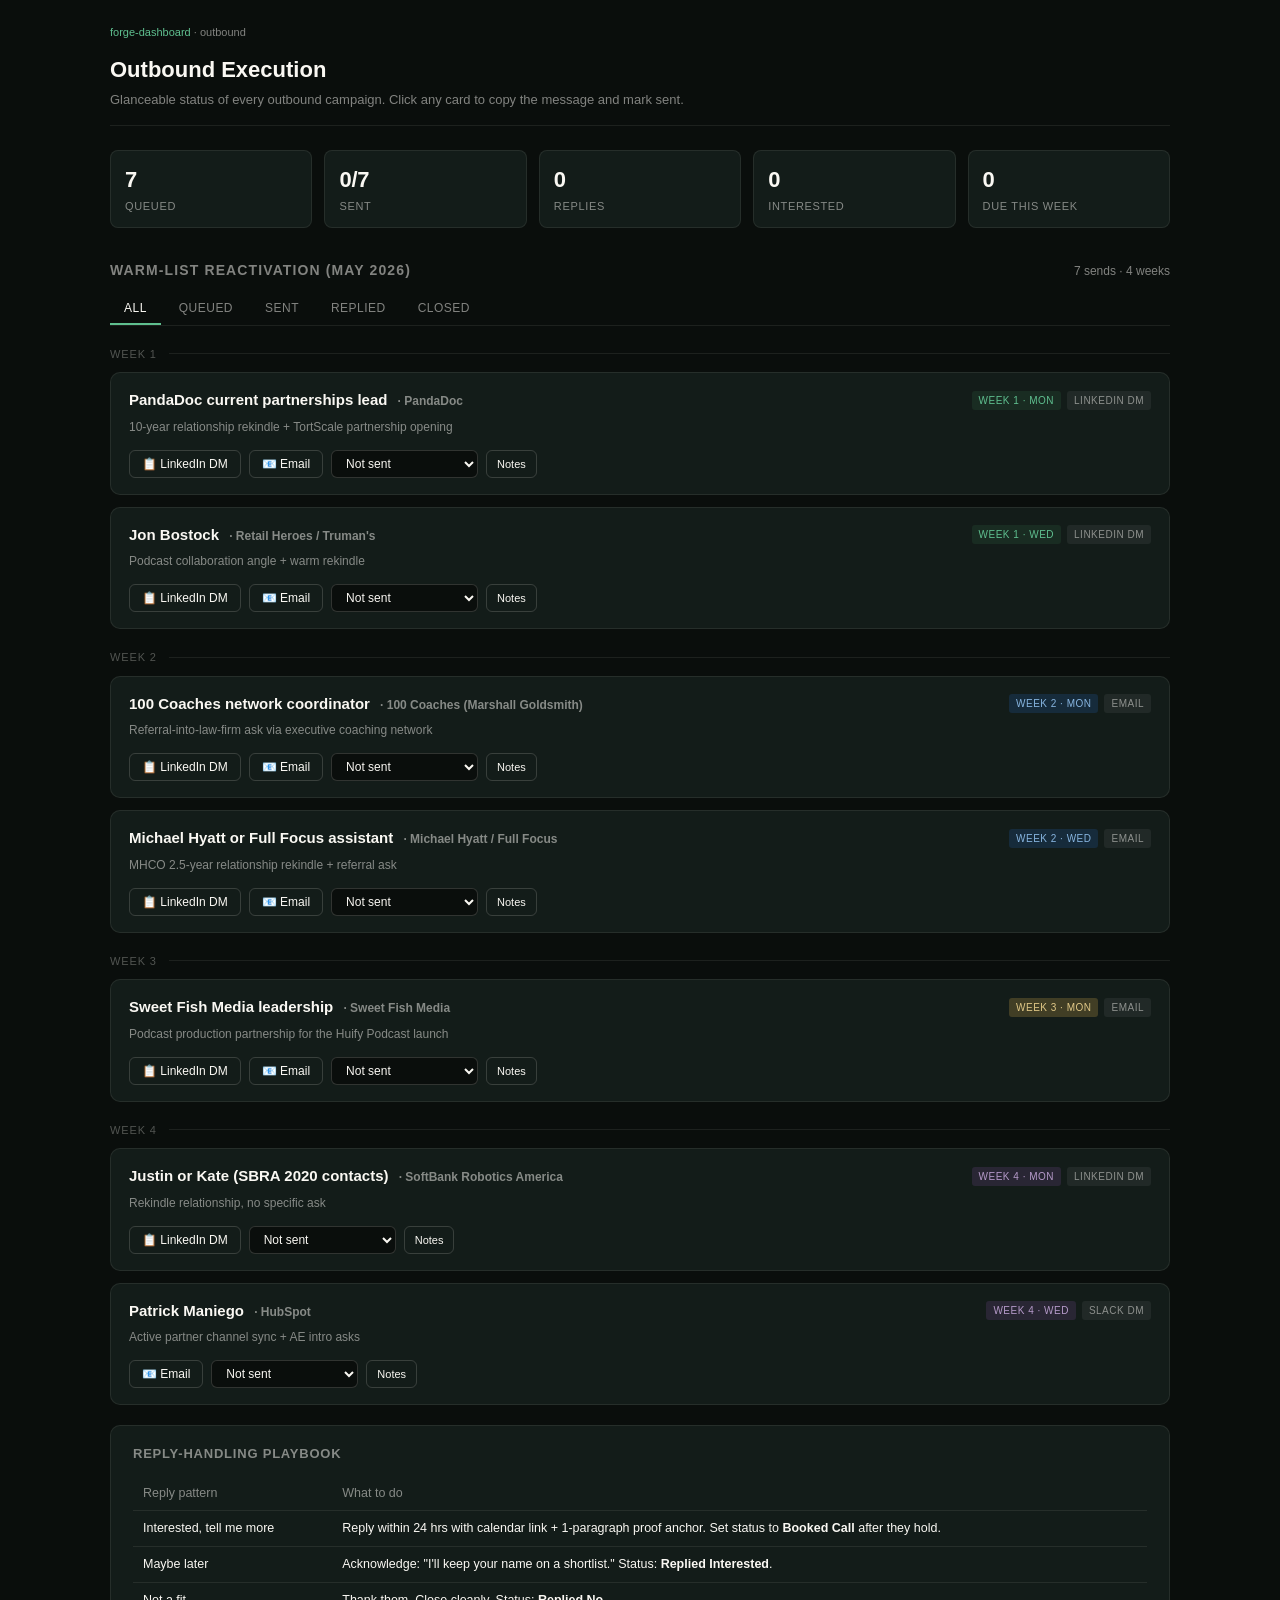
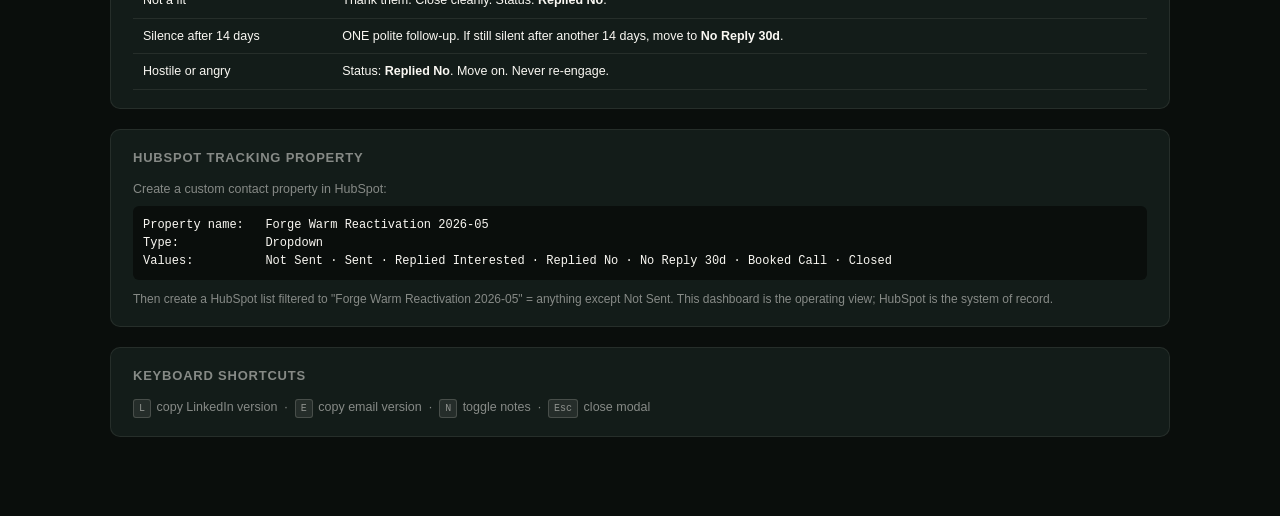
==== outbound/index.html @ 364e5dba "Round 8: Outbound execution dashboard at /outbound/. Glanceable campaign tracker with localStorage s" ====
<!DOCTYPE html>
<html lang="en" data-mode="night">
<head>
<meta charset="UTF-8">
<meta name="viewport" content="width=device-width, initial-scale=1.0">
<meta name="theme-color" content="#0A0E0C">
<title>Forge Outbound</title>
<style>
:root {
  --bg: #0A0E0C;
  --fg: #FAF8F3;
  --muted: rgba(250, 248, 243, 0.5);
  --dim: rgba(250, 248, 243, 0.3);
  --border: rgba(250, 248, 243, 0.08);
  --border-hi: rgba(250, 248, 243, 0.16);
  --accent: #2D5E3E;
  --accent-light: #5fbf8f;
  --warning: #C9A34A;
  --danger: #C95E5E;
  --info: #1E4E8C;
  --card-bg: #131C19;
}
* { box-sizing: border-box; }
body {
  margin: 0;
  background: var(--bg);
  color: var(--fg);
  font-family: -apple-system, BlinkMacSystemFont, "Inter", "Segoe UI", sans-serif;
  min-height: 100vh;
  font-size: 14px;
  line-height: 1.5;
}
.wrap {
  max-width: 1100px;
  margin: 0 auto;
  padding: 24px 20px 80px;
}
header {
  border-bottom: 1px solid var(--border);
  padding-bottom: 16px;
  margin-bottom: 24px;
}
h1 {
  margin: 0 0 4px 0;
  font-size: 22px;
  font-weight: 600;
}
.subtitle {
  color: var(--muted);
  font-size: 13px;
}
.stats {
  display: grid;
  grid-template-columns: repeat(auto-fit, minmax(140px, 1fr));
  gap: 12px;
  margin: 20px 0 28px;
}
.stat {
  background: var(--card-bg);
  border: 1px solid var(--border);
  border-radius: 8px;
  padding: 12px 14px;
}
.stat-value {
  font-size: 22px;
  font-weight: 600;
  letter-spacing: -0.01em;
}
.stat-label {
  font-size: 11px;
  color: var(--muted);
  text-transform: uppercase;
  letter-spacing: 0.06em;
  margin-top: 2px;
}
.section-head {
  display: flex;
  align-items: baseline;
  justify-content: space-between;
  margin: 32px 0 12px;
}
.section-head h2 {
  margin: 0;
  font-size: 14px;
  font-weight: 600;
  text-transform: uppercase;
  letter-spacing: 0.08em;
  color: var(--muted);
}
.tabs {
  display: flex;
  gap: 4px;
  border-bottom: 1px solid var(--border);
  margin-bottom: 16px;
}
.tab {
  padding: 8px 14px;
  background: transparent;
  border: 0;
  color: var(--muted);
  font-size: 12px;
  font-family: inherit;
  cursor: pointer;
  border-bottom: 2px solid transparent;
  letter-spacing: 0.04em;
  text-transform: uppercase;
}
.tab.active {
  color: var(--fg);
  border-bottom-color: var(--accent-light);
}
.tab:hover { color: var(--fg); }
.send-card {
  background: var(--card-bg);
  border: 1px solid var(--border);
  border-radius: 10px;
  margin-bottom: 12px;
  padding: 16px 18px;
  transition: border-color 0.2s;
}
.send-card:hover {
  border-color: var(--border-hi);
}
.send-card.completed { opacity: 0.55; }
.send-card.replied { border-left: 3px solid var(--accent-light); }
.send-card.no-reply { border-left: 3px solid var(--warning); }
.send-card.closed { border-left: 3px solid var(--info); }
.send-header {
  display: flex;
  align-items: center;
  gap: 12px;
  flex-wrap: wrap;
}
.send-target {
  font-weight: 600;
  font-size: 15px;
  flex: 1;
  min-width: 200px;
}
.send-company {
  color: var(--muted);
  font-size: 12px;
  margin-left: 6px;
}
.badges {
  display: flex;
  gap: 6px;
  align-items: center;
  flex-wrap: wrap;
}
.badge {
  font-size: 10px;
  padding: 2px 7px;
  border-radius: 3px;
  letter-spacing: 0.05em;
  text-transform: uppercase;
  background: rgba(250, 248, 243, 0.08);
  color: var(--muted);
  white-space: nowrap;
}
.badge.week-1 { background: rgba(45, 94, 62, 0.25); color: var(--accent-light); }
.badge.week-2 { background: rgba(30, 78, 140, 0.3); color: #87B5E0; }
.badge.week-3 { background: rgba(201, 163, 74, 0.25); color: #E0C887; }
.badge.week-4 { background: rgba(94, 62, 115, 0.3); color: #B59AC9; }
.badge.channel { background: rgba(250, 248, 243, 0.06); }
.send-hook {
  color: var(--muted);
  font-size: 12px;
  margin-top: 6px;
}
.actions {
  display: flex;
  gap: 8px;
  margin-top: 14px;
  flex-wrap: wrap;
}
.btn {
  background: transparent;
  border: 1px solid var(--border-hi);
  color: var(--fg);
  padding: 6px 12px;
  border-radius: 6px;
  font-size: 12px;
  cursor: pointer;
  font-family: inherit;
}
.btn:hover { border-color: var(--accent-light); }
.btn.primary {
  background: var(--accent);
  border-color: var(--accent);
}
.btn.primary:hover {
  background: var(--accent-light);
  border-color: var(--accent-light);
  color: var(--bg);
}
.btn.compact { padding: 4px 10px; font-size: 11px; }
.status-select {
  background: var(--bg);
  color: var(--fg);
  border: 1px solid var(--border-hi);
  padding: 5px 10px;
  border-radius: 6px;
  font-size: 12px;
  font-family: inherit;
  cursor: pointer;
}
.notes {
  margin-top: 10px;
  display: none;
}
.notes.show { display: block; }
.notes textarea {
  width: 100%;
  min-height: 60px;
  background: var(--bg);
  border: 1px solid var(--border-hi);
  border-radius: 6px;
  padding: 8px 10px;
  color: var(--fg);
  font-family: inherit;
  font-size: 12px;
  resize: vertical;
}
.copy-modal {
  position: fixed;
  inset: 0;
  background: rgba(0,0,0,0.6);
  backdrop-filter: blur(4px);
  display: flex;
  align-items: center;
  justify-content: center;
  z-index: 999;
  padding: 24px;
}
.copy-modal[hidden] { display: none; }
.copy-modal-inner {
  background: #131C19;
  border: 1px solid var(--border-hi);
  border-radius: 10px;
  max-width: 720px;
  width: 100%;
  max-height: 80vh;
  display: flex;
  flex-direction: column;
}
.copy-modal-head {
  padding: 14px 18px;
  border-bottom: 1px solid var(--border);
  display: flex;
  align-items: center;
  justify-content: space-between;
}
.copy-modal-body {
  padding: 18px;
  overflow-y: auto;
  flex: 1;
}
.copy-modal-body pre {
  background: var(--bg);
  padding: 14px;
  border-radius: 6px;
  font-family: ui-monospace, "SF Mono", monospace;
  font-size: 12.5px;
  white-space: pre-wrap;
  margin: 0;
  line-height: 1.55;
}
.copy-modal-foot {
  padding: 12px 18px;
  border-top: 1px solid var(--border);
  display: flex;
  gap: 8px;
  justify-content: flex-end;
}
.playbook {
  background: var(--card-bg);
  border: 1px solid var(--border);
  border-radius: 10px;
  padding: 18px 22px;
  margin-top: 20px;
}
.playbook h3 {
  margin: 0 0 12px 0;
  font-size: 13px;
  text-transform: uppercase;
  letter-spacing: 0.06em;
  color: var(--muted);
}
.playbook table {
  width: 100%;
  border-collapse: collapse;
  font-size: 12.5px;
}
.playbook th, .playbook td {
  text-align: left;
  padding: 8px 10px;
  border-bottom: 1px solid var(--border);
}
.playbook th { color: var(--muted); font-weight: 500; }
.muted { color: var(--muted); }
.toast {
  position: fixed;
  bottom: 24px;
  left: 50%;
  transform: translateX(-50%);
  background: var(--accent);
  color: var(--fg);
  padding: 10px 18px;
  border-radius: 8px;
  font-size: 13px;
  z-index: 1000;
  pointer-events: none;
  opacity: 0;
  transition: opacity 0.2s;
}
.toast.show { opacity: 1; }
.empty {
  text-align: center;
  padding: 40px 20px;
  color: var(--muted);
  font-size: 13px;
}
nav.crumbs {
  font-size: 11px;
  color: var(--muted);
  margin-bottom: 12px;
}
nav.crumbs a { color: var(--accent-light); text-decoration: none; }
.weekly-divider {
  display: flex;
  align-items: center;
  gap: 12px;
  margin: 20px 0 10px;
  font-size: 11px;
  color: var(--dim);
  text-transform: uppercase;
  letter-spacing: 0.08em;
}
.weekly-divider::after {
  content: "";
  flex: 1;
  height: 1px;
  background: var(--border);
}
.kbd {
  display: inline-block;
  background: rgba(250, 248, 243, 0.08);
  border: 1px solid var(--border-hi);
  padding: 1px 5px;
  border-radius: 3px;
  font-family: ui-monospace, monospace;
  font-size: 10px;
  margin-right: 2px;
}
@media (max-width: 600px) {
  .wrap { padding: 16px 12px 60px; }
  .actions { flex-direction: column; }
  .actions .btn { width: 100%; }
}
</style>
</head>
<body>
<div class="wrap">
<nav class="crumbs">
  <a href="../">forge-dashboard</a> · outbound
</nav>
<header>
  <h1>Outbound Execution</h1>
  <div class="subtitle">Glanceable status of every outbound campaign. Click any card to copy the message and mark sent.</div>
</header>

<div class="stats" id="stats"></div>

<div class="section-head">
  <h2 id="campaign-title">Warm-List Reactivation (May 2026)</h2>
  <div class="muted" style="font-size:12px;">7 sends · 4 weeks</div>
</div>

<div class="tabs">
  <button class="tab active" data-filter="all">All</button>
  <button class="tab" data-filter="not-sent">Queued</button>
  <button class="tab" data-filter="sent">Sent</button>
  <button class="tab" data-filter="replied">Replied</button>
  <button class="tab" data-filter="closed">Closed</button>
</div>

<div id="sends-list"></div>

<div class="playbook">
  <h3>Reply-handling playbook</h3>
  <table>
    <thead><tr><th>Reply pattern</th><th>What to do</th></tr></thead>
    <tbody>
      <tr><td>Interested, tell me more</td><td>Reply within 24 hrs with calendar link + 1-paragraph proof anchor. Set status to <b>Booked Call</b> after they hold.</td></tr>
      <tr><td>Maybe later</td><td>Acknowledge: "I'll keep your name on a shortlist." Status: <b>Replied Interested</b>.</td></tr>
      <tr><td>Not a fit</td><td>Thank them. Close cleanly. Status: <b>Replied No</b>.</td></tr>
      <tr><td>Silence after 14 days</td><td>ONE polite follow-up. If still silent after another 14 days, move to <b>No Reply 30d</b>.</td></tr>
      <tr><td>Hostile or angry</td><td>Status: <b>Replied No</b>. Move on. Never re-engage.</td></tr>
    </tbody>
  </table>
</div>

<div class="playbook">
  <h3>HubSpot tracking property</h3>
  <p class="muted" style="margin: 0 0 8px 0; font-size:12.5px;">Create a custom contact property in HubSpot:</p>
  <pre style="background:var(--bg); padding:10px; border-radius:6px; font-size:12px; margin:0;">Property name:   Forge Warm Reactivation 2026-05
Type:            Dropdown
Values:          Not Sent · Sent · Replied Interested · Replied No · No Reply 30d · Booked Call · Closed</pre>
  <p class="muted" style="margin:10px 0 0 0; font-size:12px;">Then create a HubSpot list filtered to "Forge Warm Reactivation 2026-05" = anything except Not Sent. This dashboard is the operating view; HubSpot is the system of record.</p>
</div>

<div class="playbook">
  <h3>Keyboard shortcuts</h3>
  <p class="muted" style="font-size:12.5px; margin: 0;">
    <span class="kbd">L</span> copy LinkedIn version &nbsp;·&nbsp;
    <span class="kbd">E</span> copy email version &nbsp;·&nbsp;
    <span class="kbd">N</span> toggle notes &nbsp;·&nbsp;
    <span class="kbd">Esc</span> close modal
  </p>
</div>

<div class="copy-modal" id="copy-modal" hidden>
  <div class="copy-modal-inner">
    <div class="copy-modal-head">
      <strong id="copy-modal-title">Copy message</strong>
      <button class="btn compact" id="copy-modal-close">Close</button>
    </div>
    <div class="copy-modal-body">
      <pre id="copy-modal-content"></pre>
    </div>
    <div class="copy-modal-foot">
      <button class="btn" id="copy-modal-mark-sent">Mark as sent</button>
      <button class="btn primary" id="copy-modal-copy">Copy to clipboard</button>
    </div>
  </div>
</div>

<div class="toast" id="toast"></div>

</div>
<script src="dashboard.js"></script>
</body>
</html>
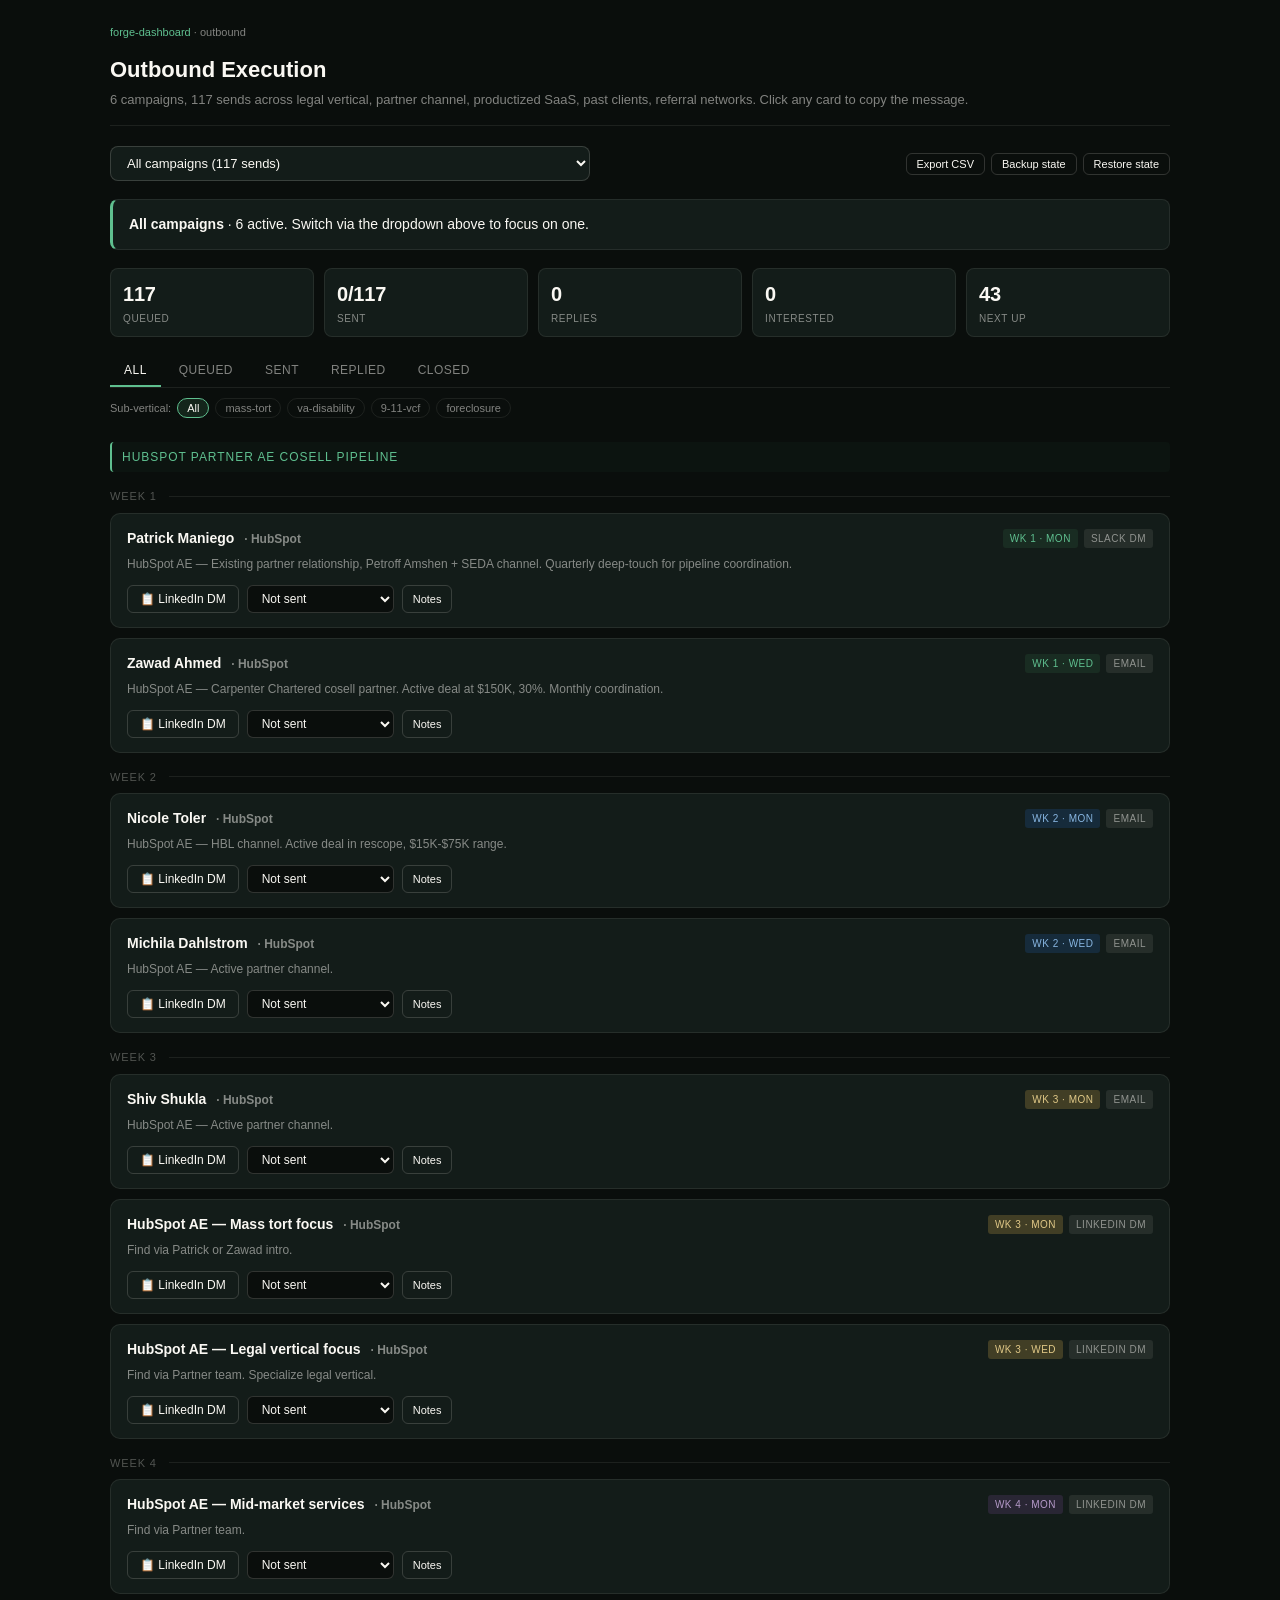
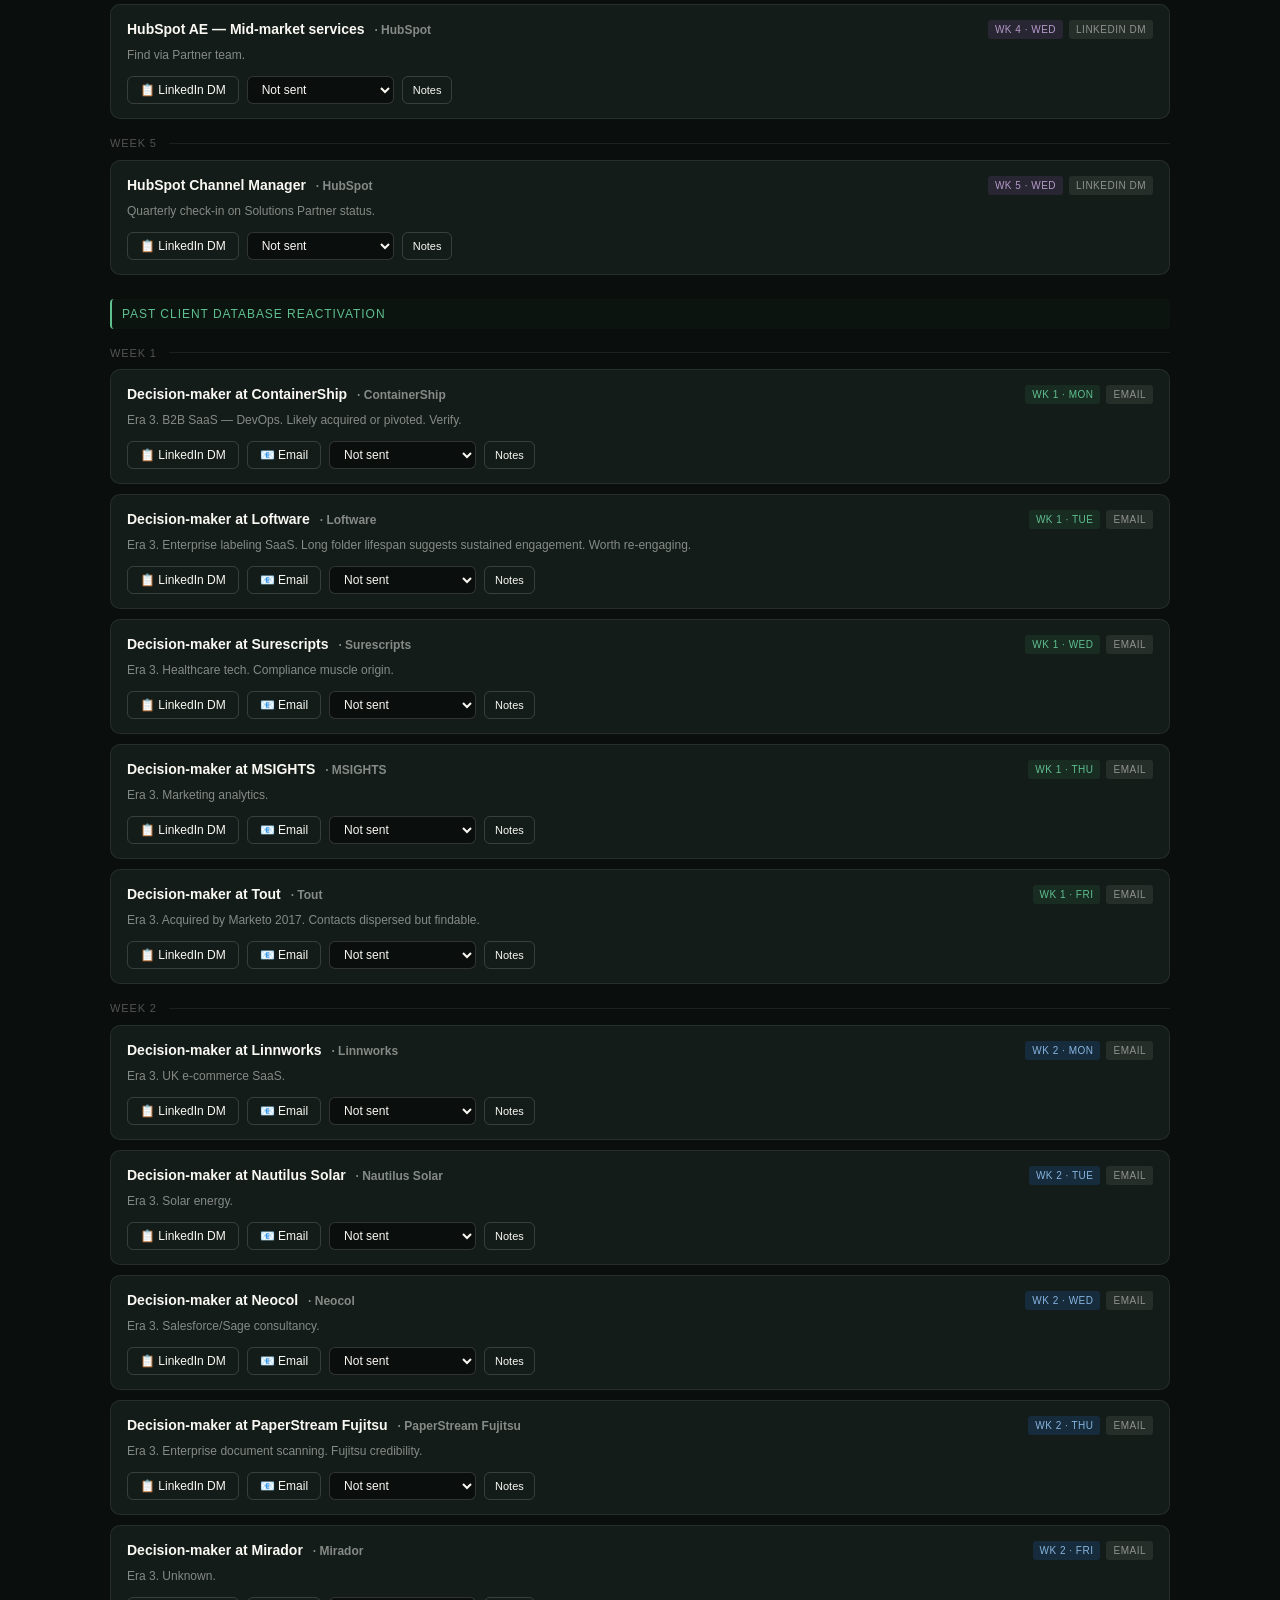
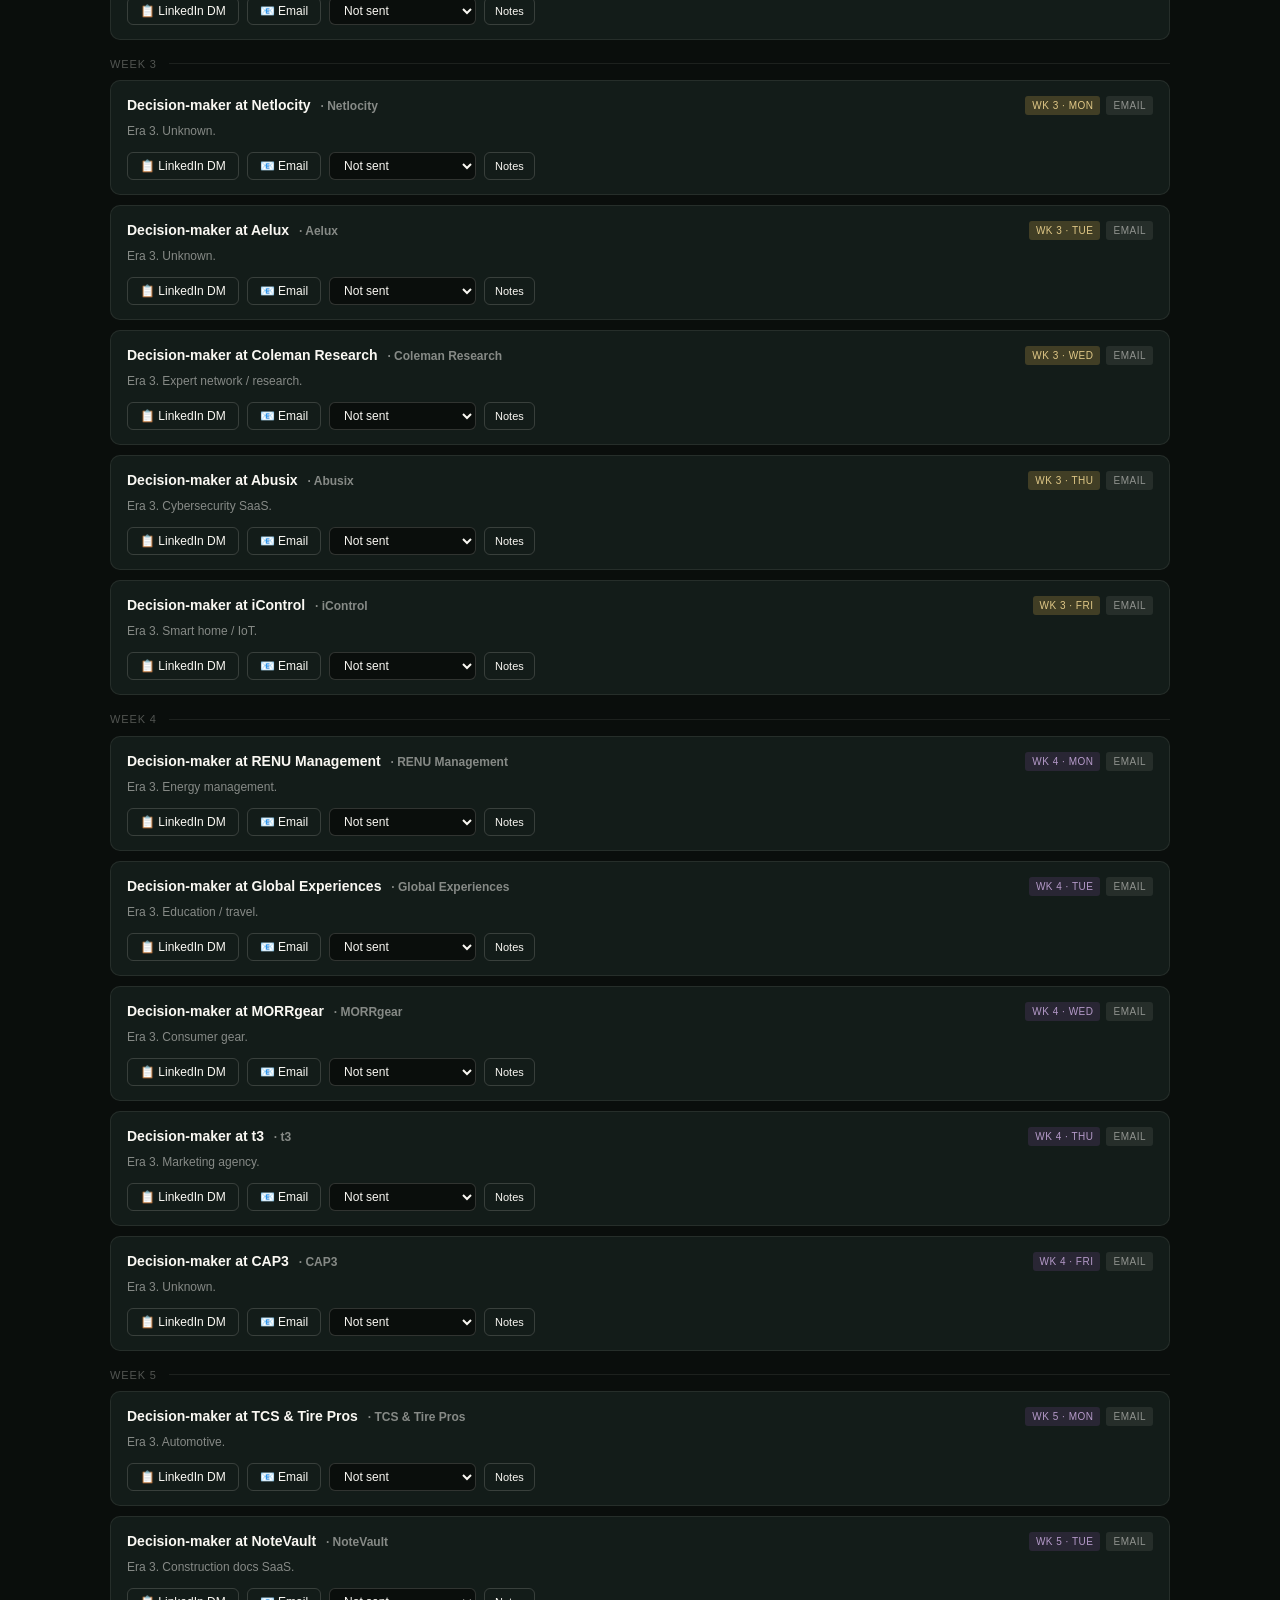
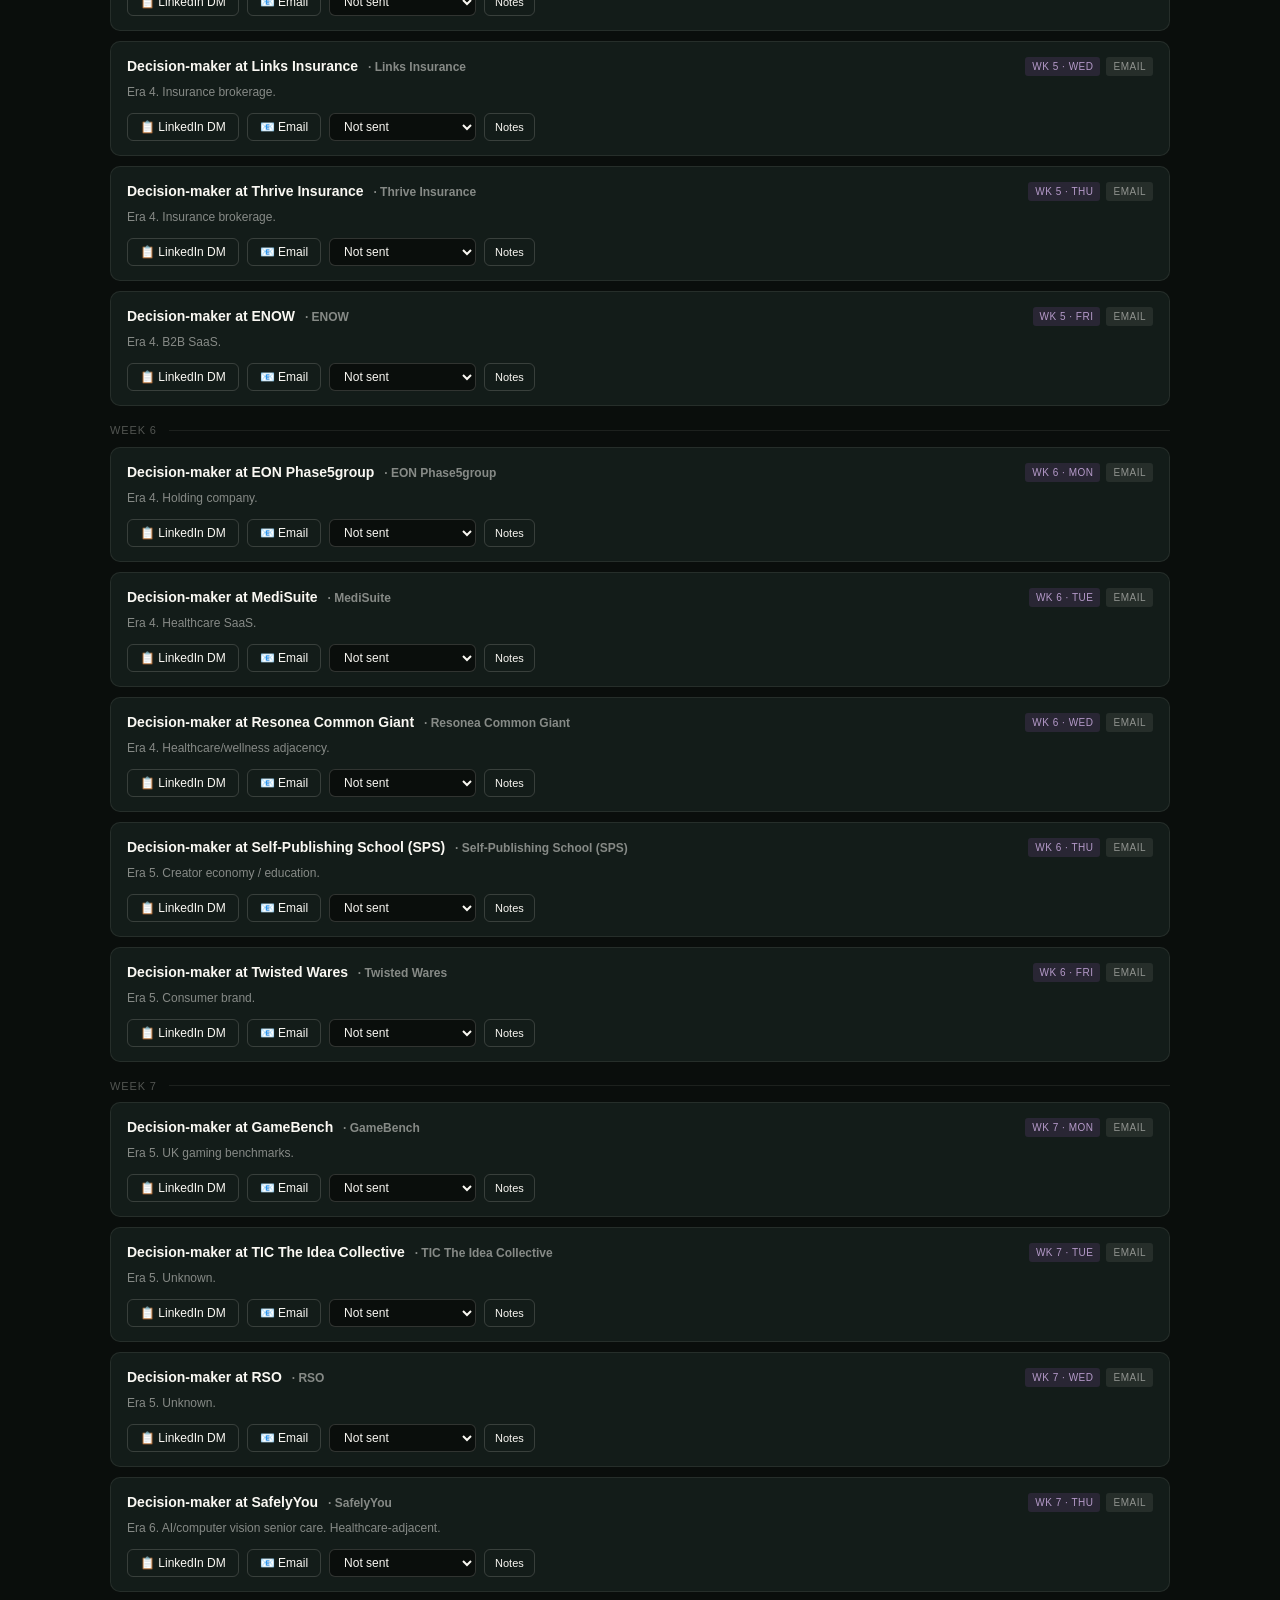
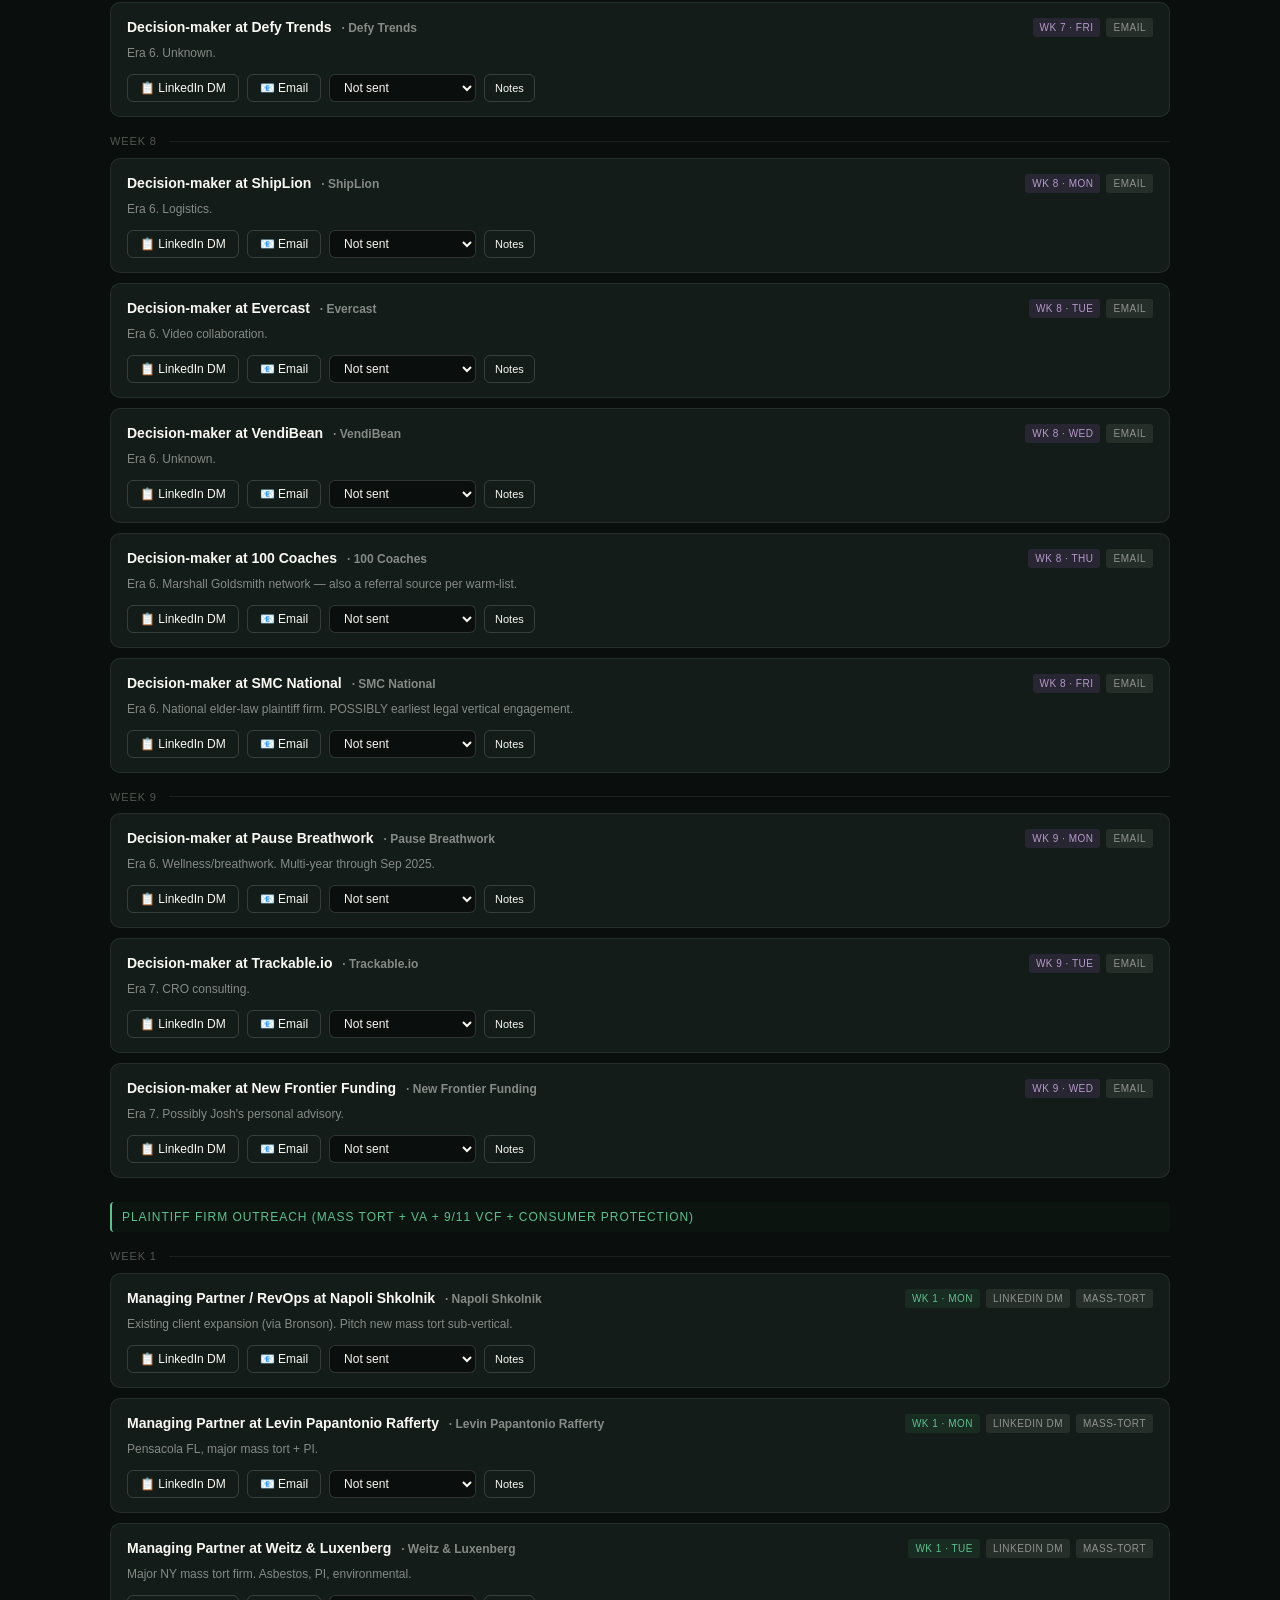
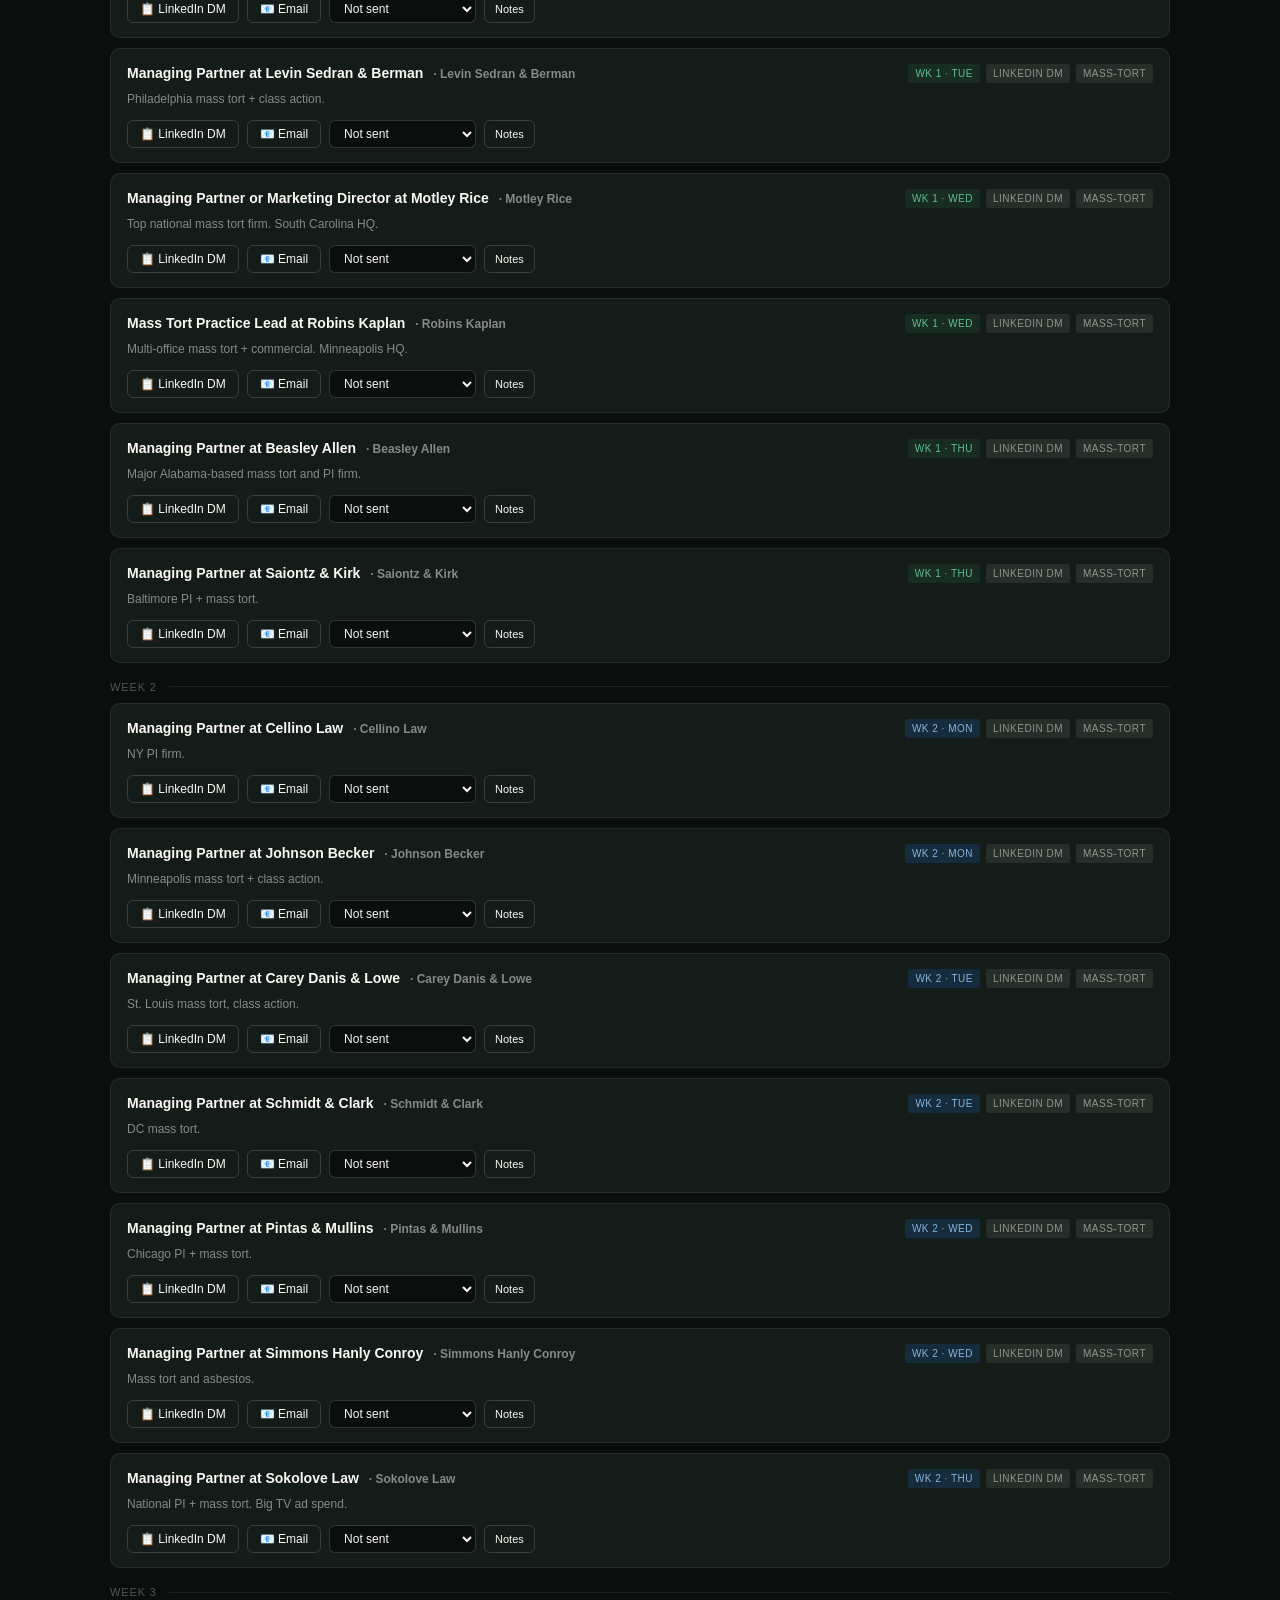
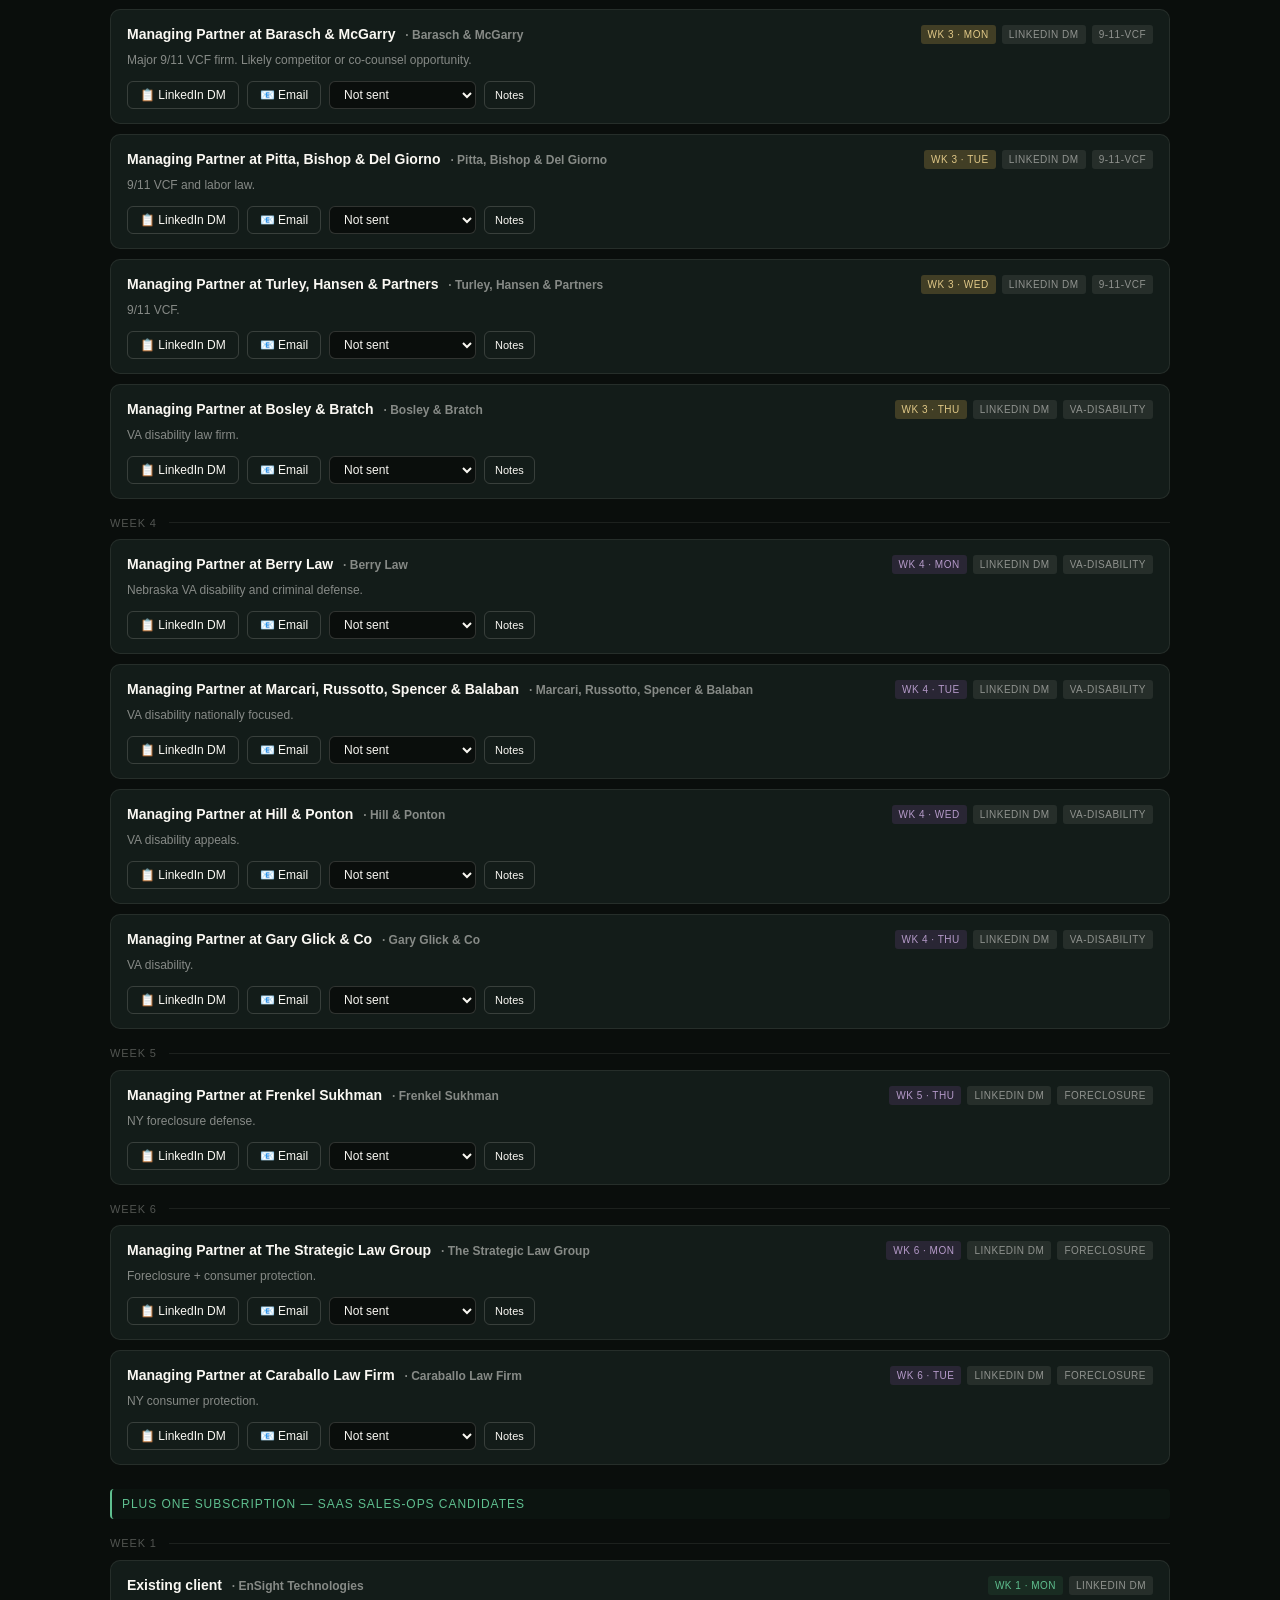
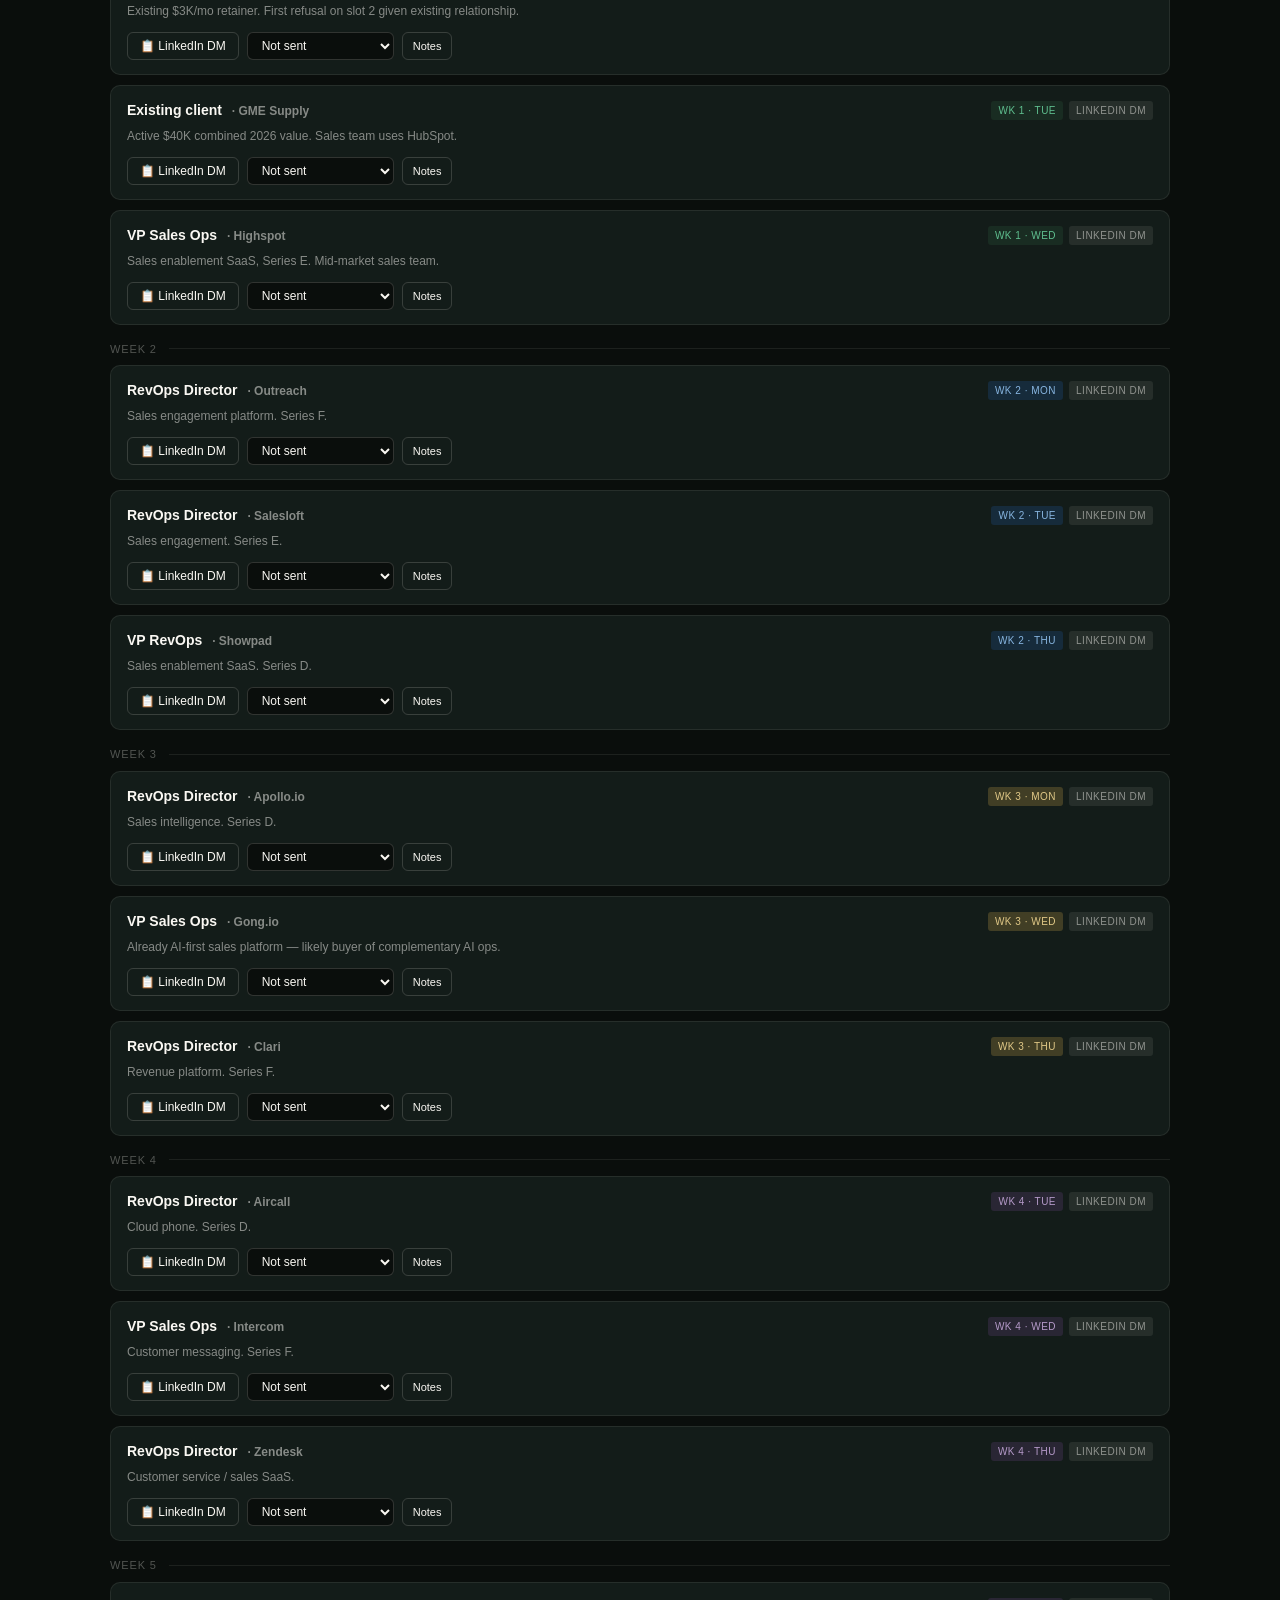
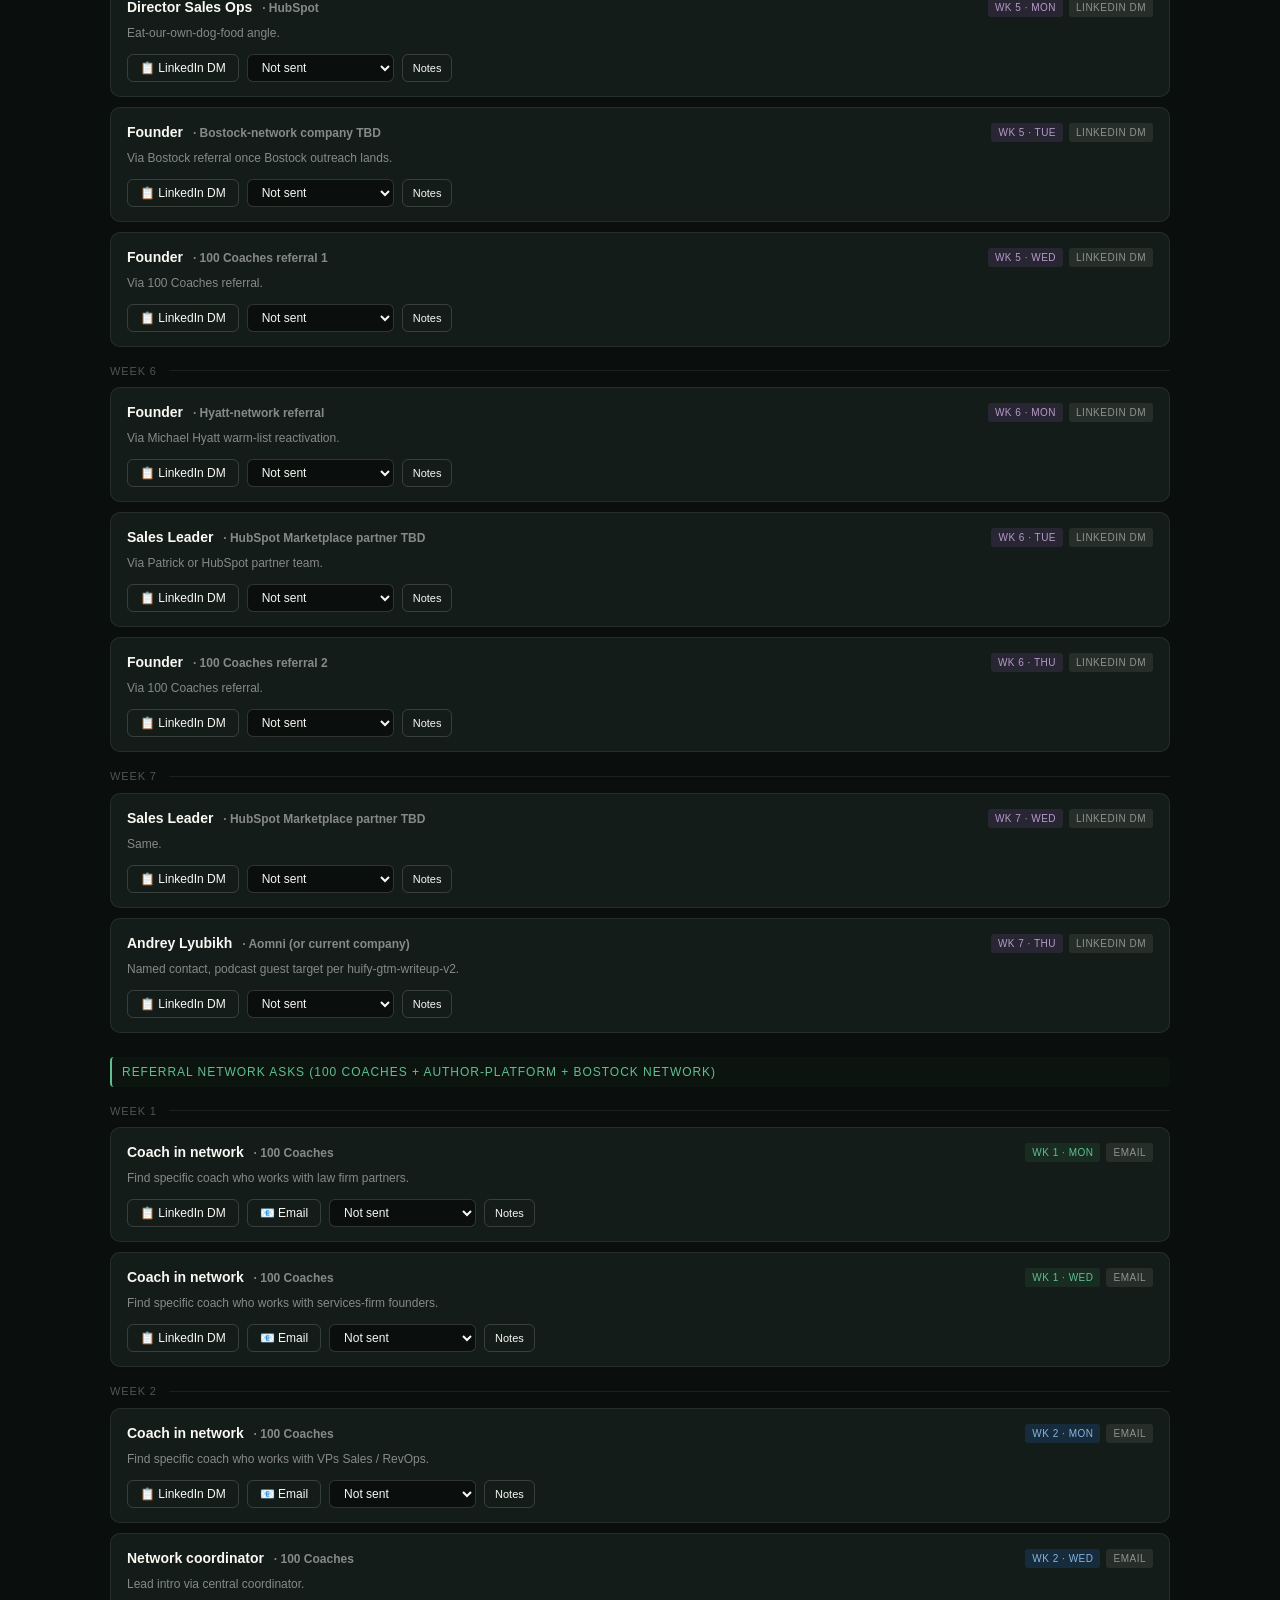
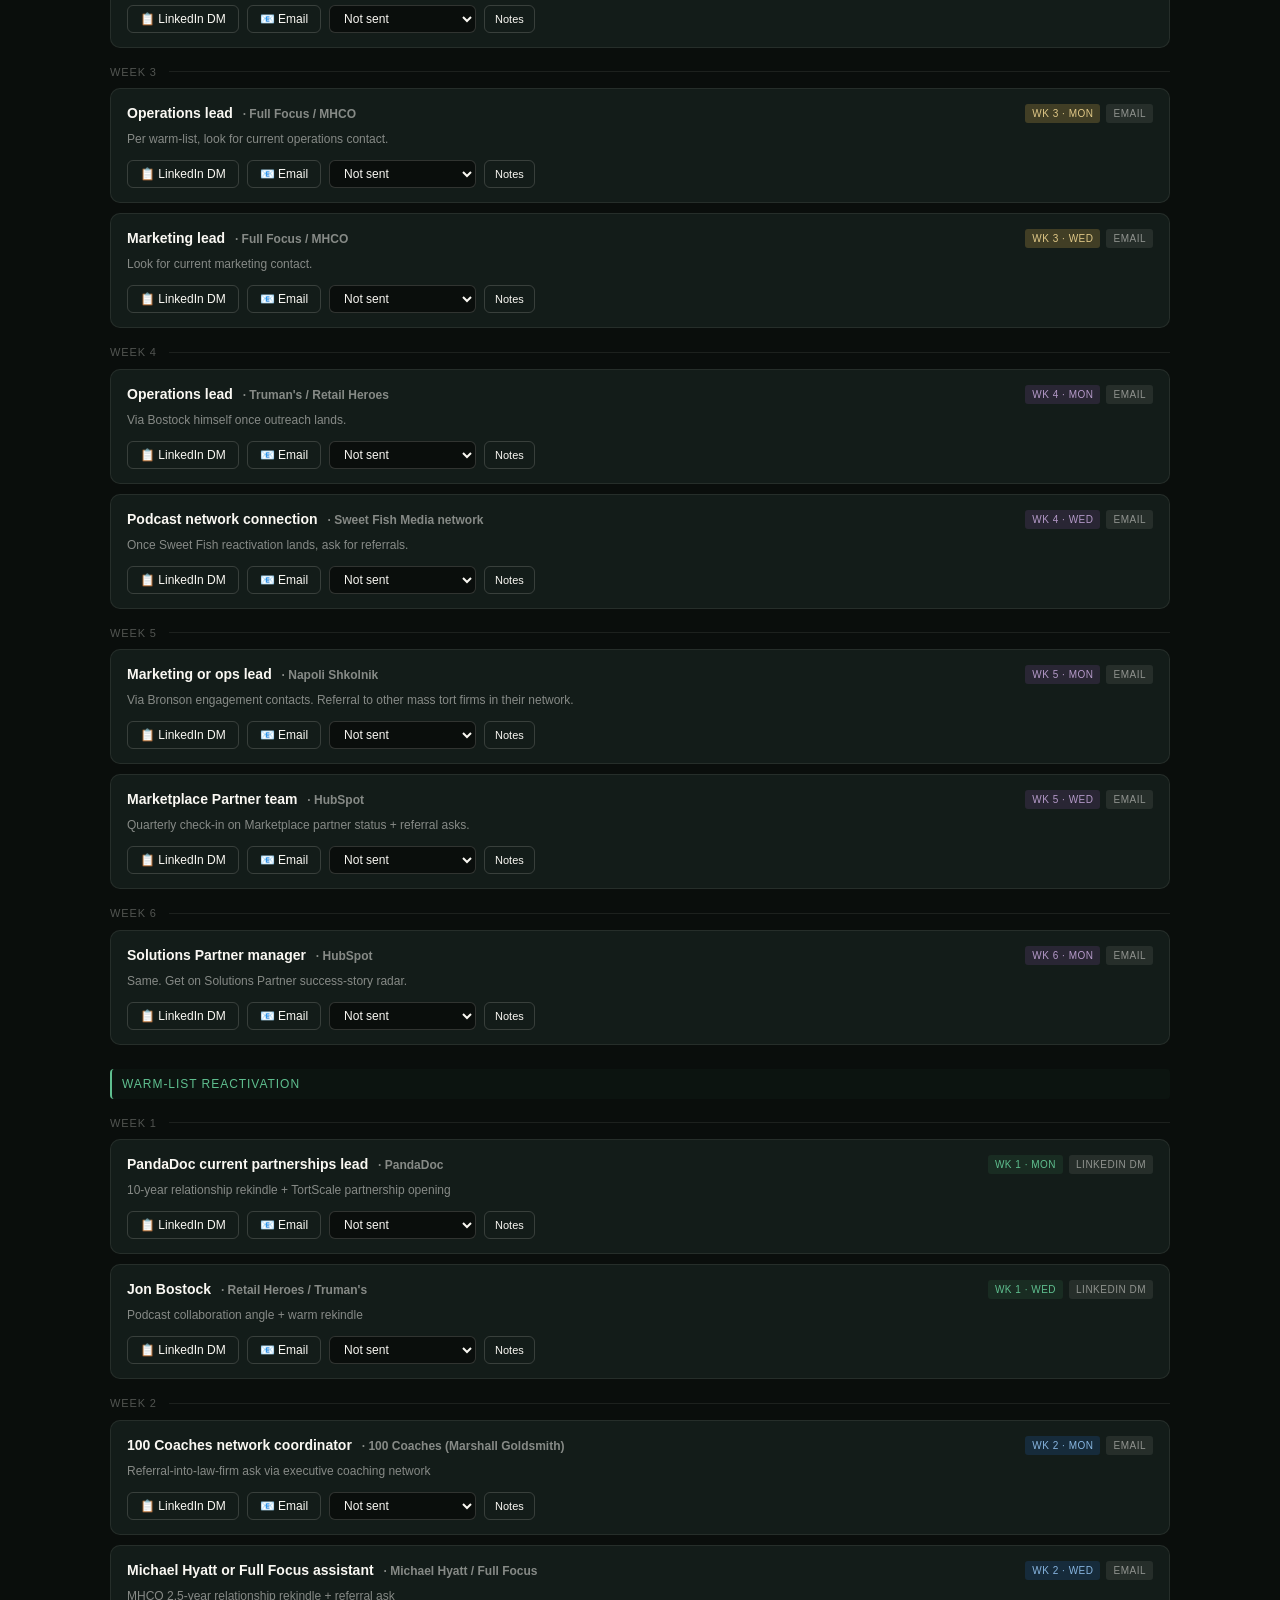
==== commit 40c5b154: "Round 9: Outbound dashboard scaled to 6 campaigns, 117 sends. Campaign selector dropdown, sub-vertic" ====
--- a/outbound/index.html
+++ b/outbound/index.html
@@ -7,375 +7,178 @@
 <title>Forge Outbound</title>
 <style>
 :root {
-  --bg: #0A0E0C;
-  --fg: #FAF8F3;
-  --muted: rgba(250, 248, 243, 0.5);
-  --dim: rgba(250, 248, 243, 0.3);
-  --border: rgba(250, 248, 243, 0.08);
-  --border-hi: rgba(250, 248, 243, 0.16);
-  --accent: #2D5E3E;
-  --accent-light: #5fbf8f;
-  --warning: #C9A34A;
-  --danger: #C95E5E;
-  --info: #1E4E8C;
-  --card-bg: #131C19;
+  --bg: #0A0E0C; --fg: #FAF8F3; --muted: rgba(250, 248, 243, 0.5);
+  --dim: rgba(250, 248, 243, 0.3); --border: rgba(250, 248, 243, 0.08);
+  --border-hi: rgba(250, 248, 243, 0.16); --accent: #2D5E3E;
+  --accent-light: #5fbf8f; --warning: #C9A34A; --danger: #C95E5E;
+  --info: #1E4E8C; --card-bg: #131C19;
 }
 * { box-sizing: border-box; }
 body {
-  margin: 0;
-  background: var(--bg);
-  color: var(--fg);
+  margin: 0; background: var(--bg); color: var(--fg);
   font-family: -apple-system, BlinkMacSystemFont, "Inter", "Segoe UI", sans-serif;
-  min-height: 100vh;
-  font-size: 14px;
-  line-height: 1.5;
-}
-.wrap {
-  max-width: 1100px;
-  margin: 0 auto;
-  padding: 24px 20px 80px;
-}
-header {
-  border-bottom: 1px solid var(--border);
-  padding-bottom: 16px;
-  margin-bottom: 24px;
-}
-h1 {
-  margin: 0 0 4px 0;
-  font-size: 22px;
-  font-weight: 600;
-}
-.subtitle {
-  color: var(--muted);
-  font-size: 13px;
-}
-.stats {
-  display: grid;
-  grid-template-columns: repeat(auto-fit, minmax(140px, 1fr));
-  gap: 12px;
-  margin: 20px 0 28px;
-}
-.stat {
-  background: var(--card-bg);
-  border: 1px solid var(--border);
-  border-radius: 8px;
-  padding: 12px 14px;
-}
-.stat-value {
-  font-size: 22px;
-  font-weight: 600;
-  letter-spacing: -0.01em;
-}
-.stat-label {
-  font-size: 11px;
-  color: var(--muted);
-  text-transform: uppercase;
-  letter-spacing: 0.06em;
-  margin-top: 2px;
-}
-.section-head {
-  display: flex;
-  align-items: baseline;
-  justify-content: space-between;
-  margin: 32px 0 12px;
-}
-.section-head h2 {
-  margin: 0;
-  font-size: 14px;
-  font-weight: 600;
-  text-transform: uppercase;
-  letter-spacing: 0.08em;
-  color: var(--muted);
-}
-.tabs {
-  display: flex;
-  gap: 4px;
-  border-bottom: 1px solid var(--border);
-  margin-bottom: 16px;
-}
+  min-height: 100vh; font-size: 14px; line-height: 1.5;
+}
+.wrap { max-width: 1100px; margin: 0 auto; padding: 24px 20px 80px; }
+header { border-bottom: 1px solid var(--border); padding-bottom: 16px; margin-bottom: 20px; }
+h1 { margin: 0 0 4px 0; font-size: 22px; font-weight: 600; }
+.subtitle { color: var(--muted); font-size: 13px; }
+.controls { display: flex; gap: 10px; align-items: center; flex-wrap: wrap; margin: 14px 0 18px; }
+#campaign-select {
+  background: var(--card-bg); border: 1px solid var(--border-hi); color: var(--fg);
+  padding: 8px 12px; border-radius: 8px; font-size: 13px; font-family: inherit; cursor: pointer;
+  flex: 1; min-width: 240px; max-width: 480px;
+}
+.export-group { display: flex; gap: 6px; margin-left: auto; }
+.stats { display: grid; grid-template-columns: repeat(auto-fit, minmax(120px, 1fr)); gap: 10px; margin-bottom: 18px; }
+.stat { background: var(--card-bg); border: 1px solid var(--border); border-radius: 8px; padding: 10px 12px; }
+.stat-value { font-size: 20px; font-weight: 600; letter-spacing: -0.01em; }
+.stat-label { font-size: 10px; color: var(--muted); text-transform: uppercase; letter-spacing: 0.06em; margin-top: 2px; }
+
+#campaign-description {
+  background: var(--card-bg); border: 1px solid var(--border); border-left: 3px solid var(--accent-light);
+  border-radius: 8px; padding: 14px 16px; margin-bottom: 18px;
+}
+.campaign-desc-inner strong { font-size: 14px; }
+.campaign-meta { display: flex; gap: 16px; flex-wrap: wrap; margin: 6px 0; color: var(--muted); font-size: 12px; }
+.campaign-narrative { color: var(--muted); font-size: 12.5px; line-height: 1.5; margin-top: 6px; }
+
+.tabs { display: flex; gap: 4px; border-bottom: 1px solid var(--border); margin-bottom: 10px; }
 .tab {
-  padding: 8px 14px;
-  background: transparent;
-  border: 0;
-  color: var(--muted);
-  font-size: 12px;
-  font-family: inherit;
-  cursor: pointer;
-  border-bottom: 2px solid transparent;
-  letter-spacing: 0.04em;
-  text-transform: uppercase;
-}
-.tab.active {
-  color: var(--fg);
-  border-bottom-color: var(--accent-light);
-}
+  padding: 8px 14px; background: transparent; border: 0; color: var(--muted);
+  font-size: 12px; font-family: inherit; cursor: pointer;
+  border-bottom: 2px solid transparent; letter-spacing: 0.04em; text-transform: uppercase;
+}
+.tab.active { color: var(--fg); border-bottom-color: var(--accent-light); }
 .tab:hover { color: var(--fg); }
+
+#sub-vertical-filter { display: flex; gap: 6px; flex-wrap: wrap; margin-bottom: 14px; align-items: center; }
+.sub-pill {
+  background: transparent; border: 1px solid var(--border); color: var(--muted);
+  padding: 3px 9px; border-radius: 99px; font-size: 11px; cursor: pointer; font-family: inherit;
+}
+.sub-pill.active { background: rgba(45, 94, 62, 0.3); border-color: var(--accent-light); color: var(--fg); }
+
+.campaign-divider {
+  font-size: 12px; color: var(--accent-light); text-transform: uppercase;
+  letter-spacing: 0.08em; margin: 24px 0 8px; padding: 6px 10px;
+  background: rgba(45, 94, 62, 0.08); border-left: 2px solid var(--accent-light); border-radius: 4px;
+}
+.weekly-divider {
+  display: flex; align-items: center; gap: 12px; margin: 16px 0 8px;
+  font-size: 11px; color: var(--dim); text-transform: uppercase; letter-spacing: 0.08em;
+}
+.weekly-divider::after { content: ""; flex: 1; height: 1px; background: var(--border); }
+
 .send-card {
-  background: var(--card-bg);
-  border: 1px solid var(--border);
-  border-radius: 10px;
-  margin-bottom: 12px;
-  padding: 16px 18px;
-  transition: border-color 0.2s;
-}
-.send-card:hover {
-  border-color: var(--border-hi);
-}
+  background: var(--card-bg); border: 1px solid var(--border); border-radius: 10px;
+  margin-bottom: 10px; padding: 14px 16px; transition: border-color 0.2s;
+}
+.send-card:hover { border-color: var(--border-hi); }
 .send-card.completed { opacity: 0.55; }
 .send-card.replied { border-left: 3px solid var(--accent-light); }
 .send-card.no-reply { border-left: 3px solid var(--warning); }
 .send-card.closed { border-left: 3px solid var(--info); }
-.send-header {
-  display: flex;
-  align-items: center;
-  gap: 12px;
-  flex-wrap: wrap;
-}
-.send-target {
-  font-weight: 600;
-  font-size: 15px;
-  flex: 1;
-  min-width: 200px;
-}
-.send-company {
-  color: var(--muted);
-  font-size: 12px;
-  margin-left: 6px;
-}
-.badges {
-  display: flex;
-  gap: 6px;
-  align-items: center;
-  flex-wrap: wrap;
-}
+.send-header { display: flex; align-items: center; gap: 12px; flex-wrap: wrap; }
+.send-target { font-weight: 600; font-size: 14px; flex: 1; min-width: 200px; }
+.send-company { color: var(--muted); font-size: 12px; margin-left: 6px; }
+.badges { display: flex; gap: 6px; align-items: center; flex-wrap: wrap; }
 .badge {
-  font-size: 10px;
-  padding: 2px 7px;
-  border-radius: 3px;
-  letter-spacing: 0.05em;
-  text-transform: uppercase;
-  background: rgba(250, 248, 243, 0.08);
-  color: var(--muted);
-  white-space: nowrap;
+  font-size: 10px; padding: 2px 7px; border-radius: 3px;
+  letter-spacing: 0.05em; text-transform: uppercase;
+  background: rgba(250, 248, 243, 0.08); color: var(--muted); white-space: nowrap;
 }
 .badge.week-1 { background: rgba(45, 94, 62, 0.25); color: var(--accent-light); }
 .badge.week-2 { background: rgba(30, 78, 140, 0.3); color: #87B5E0; }
 .badge.week-3 { background: rgba(201, 163, 74, 0.25); color: #E0C887; }
 .badge.week-4 { background: rgba(94, 62, 115, 0.3); color: #B59AC9; }
-.badge.channel { background: rgba(250, 248, 243, 0.06); }
-.send-hook {
-  color: var(--muted);
-  font-size: 12px;
-  margin-top: 6px;
-}
-.actions {
-  display: flex;
-  gap: 8px;
-  margin-top: 14px;
-  flex-wrap: wrap;
-}
+.send-hook { color: var(--muted); font-size: 12px; margin-top: 6px; }
+.actions { display: flex; gap: 8px; margin-top: 12px; flex-wrap: wrap; }
 .btn {
-  background: transparent;
-  border: 1px solid var(--border-hi);
-  color: var(--fg);
-  padding: 6px 12px;
-  border-radius: 6px;
-  font-size: 12px;
-  cursor: pointer;
-  font-family: inherit;
+  background: transparent; border: 1px solid var(--border-hi); color: var(--fg);
+  padding: 6px 12px; border-radius: 6px; font-size: 12px; cursor: pointer; font-family: inherit;
 }
 .btn:hover { border-color: var(--accent-light); }
-.btn.primary {
-  background: var(--accent);
-  border-color: var(--accent);
-}
-.btn.primary:hover {
-  background: var(--accent-light);
-  border-color: var(--accent-light);
-  color: var(--bg);
-}
+.btn.primary { background: var(--accent); border-color: var(--accent); }
+.btn.primary:hover { background: var(--accent-light); border-color: var(--accent-light); color: var(--bg); }
 .btn.compact { padding: 4px 10px; font-size: 11px; }
 .status-select {
-  background: var(--bg);
-  color: var(--fg);
-  border: 1px solid var(--border-hi);
-  padding: 5px 10px;
-  border-radius: 6px;
-  font-size: 12px;
-  font-family: inherit;
-  cursor: pointer;
-}
-.notes {
-  margin-top: 10px;
-  display: none;
-}
+  background: var(--bg); color: var(--fg); border: 1px solid var(--border-hi);
+  padding: 5px 10px; border-radius: 6px; font-size: 12px; font-family: inherit; cursor: pointer;
+}
+.notes { margin-top: 10px; display: none; }
 .notes.show { display: block; }
 .notes textarea {
-  width: 100%;
-  min-height: 60px;
-  background: var(--bg);
-  border: 1px solid var(--border-hi);
-  border-radius: 6px;
-  padding: 8px 10px;
-  color: var(--fg);
-  font-family: inherit;
-  font-size: 12px;
-  resize: vertical;
-}
+  width: 100%; min-height: 60px; background: var(--bg); border: 1px solid var(--border-hi);
+  border-radius: 6px; padding: 8px 10px; color: var(--fg); font-family: inherit;
+  font-size: 12px; resize: vertical;
+}
+
 .copy-modal {
-  position: fixed;
-  inset: 0;
-  background: rgba(0,0,0,0.6);
-  backdrop-filter: blur(4px);
-  display: flex;
-  align-items: center;
-  justify-content: center;
-  z-index: 999;
-  padding: 24px;
+  position: fixed; inset: 0; background: rgba(0,0,0,0.6); backdrop-filter: blur(4px);
+  display: flex; align-items: center; justify-content: center; z-index: 999; padding: 24px;
 }
 .copy-modal[hidden] { display: none; }
 .copy-modal-inner {
-  background: #131C19;
-  border: 1px solid var(--border-hi);
-  border-radius: 10px;
-  max-width: 720px;
-  width: 100%;
-  max-height: 80vh;
-  display: flex;
-  flex-direction: column;
-}
-.copy-modal-head {
-  padding: 14px 18px;
-  border-bottom: 1px solid var(--border);
-  display: flex;
-  align-items: center;
-  justify-content: space-between;
-}
-.copy-modal-body {
-  padding: 18px;
-  overflow-y: auto;
-  flex: 1;
-}
+  background: #131C19; border: 1px solid var(--border-hi); border-radius: 10px;
+  max-width: 720px; width: 100%; max-height: 80vh; display: flex; flex-direction: column;
+}
+.copy-modal-head { padding: 14px 18px; border-bottom: 1px solid var(--border); display: flex; align-items: center; justify-content: space-between; }
+.copy-modal-body { padding: 18px; overflow-y: auto; flex: 1; }
 .copy-modal-body pre {
-  background: var(--bg);
-  padding: 14px;
-  border-radius: 6px;
-  font-family: ui-monospace, "SF Mono", monospace;
-  font-size: 12.5px;
-  white-space: pre-wrap;
-  margin: 0;
-  line-height: 1.55;
-}
-.copy-modal-foot {
-  padding: 12px 18px;
-  border-top: 1px solid var(--border);
-  display: flex;
-  gap: 8px;
-  justify-content: flex-end;
-}
-.playbook {
-  background: var(--card-bg);
-  border: 1px solid var(--border);
-  border-radius: 10px;
-  padding: 18px 22px;
-  margin-top: 20px;
-}
-.playbook h3 {
-  margin: 0 0 12px 0;
-  font-size: 13px;
-  text-transform: uppercase;
-  letter-spacing: 0.06em;
-  color: var(--muted);
-}
-.playbook table {
-  width: 100%;
-  border-collapse: collapse;
-  font-size: 12.5px;
-}
-.playbook th, .playbook td {
-  text-align: left;
-  padding: 8px 10px;
-  border-bottom: 1px solid var(--border);
-}
+  background: var(--bg); padding: 14px; border-radius: 6px;
+  font-family: ui-monospace, "SF Mono", monospace; font-size: 12.5px;
+  white-space: pre-wrap; margin: 0; line-height: 1.55;
+}
+.copy-modal-foot { padding: 12px 18px; border-top: 1px solid var(--border); display: flex; gap: 8px; justify-content: flex-end; }
+
+.playbook { background: var(--card-bg); border: 1px solid var(--border); border-radius: 10px; padding: 16px 20px; margin-top: 16px; }
+.playbook h3 { margin: 0 0 10px 0; font-size: 12px; text-transform: uppercase; letter-spacing: 0.06em; color: var(--muted); }
+.playbook table { width: 100%; border-collapse: collapse; font-size: 12.5px; }
+.playbook th, .playbook td { text-align: left; padding: 8px 10px; border-bottom: 1px solid var(--border); }
 .playbook th { color: var(--muted); font-weight: 500; }
+
 .muted { color: var(--muted); }
 .toast {
-  position: fixed;
-  bottom: 24px;
-  left: 50%;
-  transform: translateX(-50%);
-  background: var(--accent);
-  color: var(--fg);
-  padding: 10px 18px;
-  border-radius: 8px;
-  font-size: 13px;
-  z-index: 1000;
-  pointer-events: none;
-  opacity: 0;
-  transition: opacity 0.2s;
+  position: fixed; bottom: 24px; left: 50%; transform: translateX(-50%);
+  background: var(--accent); color: var(--fg); padding: 10px 18px; border-radius: 8px;
+  font-size: 13px; z-index: 1000; pointer-events: none; opacity: 0; transition: opacity 0.2s;
 }
 .toast.show { opacity: 1; }
-.empty {
-  text-align: center;
-  padding: 40px 20px;
-  color: var(--muted);
-  font-size: 13px;
-}
-nav.crumbs {
-  font-size: 11px;
-  color: var(--muted);
-  margin-bottom: 12px;
-}
+.empty { text-align: center; padding: 40px 20px; color: var(--muted); font-size: 13px; }
+nav.crumbs { font-size: 11px; color: var(--muted); margin-bottom: 12px; }
 nav.crumbs a { color: var(--accent-light); text-decoration: none; }
-.weekly-divider {
-  display: flex;
-  align-items: center;
-  gap: 12px;
-  margin: 20px 0 10px;
-  font-size: 11px;
-  color: var(--dim);
-  text-transform: uppercase;
-  letter-spacing: 0.08em;
-}
-.weekly-divider::after {
-  content: "";
-  flex: 1;
-  height: 1px;
-  background: var(--border);
-}
-.kbd {
-  display: inline-block;
-  background: rgba(250, 248, 243, 0.08);
-  border: 1px solid var(--border-hi);
-  padding: 1px 5px;
-  border-radius: 3px;
-  font-family: ui-monospace, monospace;
-  font-size: 10px;
-  margin-right: 2px;
-}
+.kbd { display: inline-block; background: rgba(250, 248, 243, 0.08); border: 1px solid var(--border-hi); padding: 1px 5px; border-radius: 3px; font-family: ui-monospace, monospace; font-size: 10px; margin-right: 2px; }
+
 @media (max-width: 600px) {
   .wrap { padding: 16px 12px 60px; }
   .actions { flex-direction: column; }
   .actions .btn { width: 100%; }
+  .export-group { width: 100%; margin-left: 0; justify-content: stretch; }
+  .export-group .btn { flex: 1; }
 }
 </style>
 </head>
 <body>
 <div class="wrap">
-<nav class="crumbs">
-  <a href="../">forge-dashboard</a> · outbound
-</nav>
+<nav class="crumbs"><a href="../">forge-dashboard</a> · outbound</nav>
 <header>
   <h1>Outbound Execution</h1>
-  <div class="subtitle">Glanceable status of every outbound campaign. Click any card to copy the message and mark sent.</div>
+  <div class="subtitle">6 campaigns, 117 sends across legal vertical, partner channel, productized SaaS, past clients, referral networks. Click any card to copy the message.</div>
 </header>
 
+<div class="controls">
+  <select id="campaign-select"></select>
+  <div class="export-group">
+    <button class="btn compact" id="export-btn">Export CSV</button>
+    <button class="btn compact" id="export-state-btn">Backup state</button>
+    <button class="btn compact" id="import-state-btn">Restore state</button>
+  </div>
+</div>
+
+<div id="campaign-description"></div>
+
 <div class="stats" id="stats"></div>
-
-<div class="section-head">
-  <h2 id="campaign-title">Warm-List Reactivation (May 2026)</h2>
-  <div class="muted" style="font-size:12px;">7 sends · 4 weeks</div>
-</div>
 
 <div class="tabs">
   <button class="tab active" data-filter="all">All</button>
@@ -384,6 +187,8 @@
   <button class="tab" data-filter="replied">Replied</button>
   <button class="tab" data-filter="closed">Closed</button>
 </div>
+
+<div id="sub-vertical-filter"></div>
 
 <div id="sends-list"></div>
 
@@ -403,20 +208,30 @@
 
 <div class="playbook">
   <h3>HubSpot tracking property</h3>
-  <p class="muted" style="margin: 0 0 8px 0; font-size:12.5px;">Create a custom contact property in HubSpot:</p>
-  <pre style="background:var(--bg); padding:10px; border-radius:6px; font-size:12px; margin:0;">Property name:   Forge Warm Reactivation 2026-05
+  <pre style="background:var(--bg); padding:10px; border-radius:6px; font-size:12px; margin:0;">Property name:   Forge Outbound Status
 Type:            Dropdown
 Values:          Not Sent · Sent · Replied Interested · Replied No · No Reply 30d · Booked Call · Closed</pre>
-  <p class="muted" style="margin:10px 0 0 0; font-size:12px;">Then create a HubSpot list filtered to "Forge Warm Reactivation 2026-05" = anything except Not Sent. This dashboard is the operating view; HubSpot is the system of record.</p>
+  <p class="muted" style="margin:8px 0 0 0; font-size:12px;">Use the same property across all 6 campaigns. Filter HubSpot views by campaign via tags. This dashboard is the operating view; HubSpot is the system of record.</p>
+</div>
+
+<div class="playbook">
+  <h3>Volume math (per huify-gtm-writeup-v2)</h3>
+  <table>
+    <tbody>
+      <tr><td>Josh personal high-touch DMs</td><td>25/week sustainable</td></tr>
+      <tr><td>Warm-pool contractor bulk sends</td><td>50-100/week sustainable</td></tr>
+      <tr><td>HubSpot Partner AE coordination</td><td>2-3/week</td></tr>
+      <tr><td>Referral asks</td><td>2-4/week</td></tr>
+      <tr><td><b>Total realistic capacity</b></td><td><b>~80-130 sends/week</b></td></tr>
+      <tr><td>This campaign book at 100% complete</td><td>117 sends ÷ ~100/week = ~6 weeks at full throttle</td></tr>
+    </tbody>
+  </table>
 </div>
 
 <div class="playbook">
   <h3>Keyboard shortcuts</h3>
   <p class="muted" style="font-size:12.5px; margin: 0;">
-    <span class="kbd">L</span> copy LinkedIn version &nbsp;·&nbsp;
-    <span class="kbd">E</span> copy email version &nbsp;·&nbsp;
-    <span class="kbd">N</span> toggle notes &nbsp;·&nbsp;
-    <span class="kbd">Esc</span> close modal
+    <span class="kbd">Esc</span> close modal &nbsp;·&nbsp; (more shortcuts coming as we iterate)
   </p>
 </div>
 
@@ -426,9 +241,7 @@
       <strong id="copy-modal-title">Copy message</strong>
       <button class="btn compact" id="copy-modal-close">Close</button>
     </div>
-    <div class="copy-modal-body">
-      <pre id="copy-modal-content"></pre>
-    </div>
+    <div class="copy-modal-body"><pre id="copy-modal-content"></pre></div>
     <div class="copy-modal-foot">
       <button class="btn" id="copy-modal-mark-sent">Mark as sent</button>
       <button class="btn primary" id="copy-modal-copy">Copy to clipboard</button>
